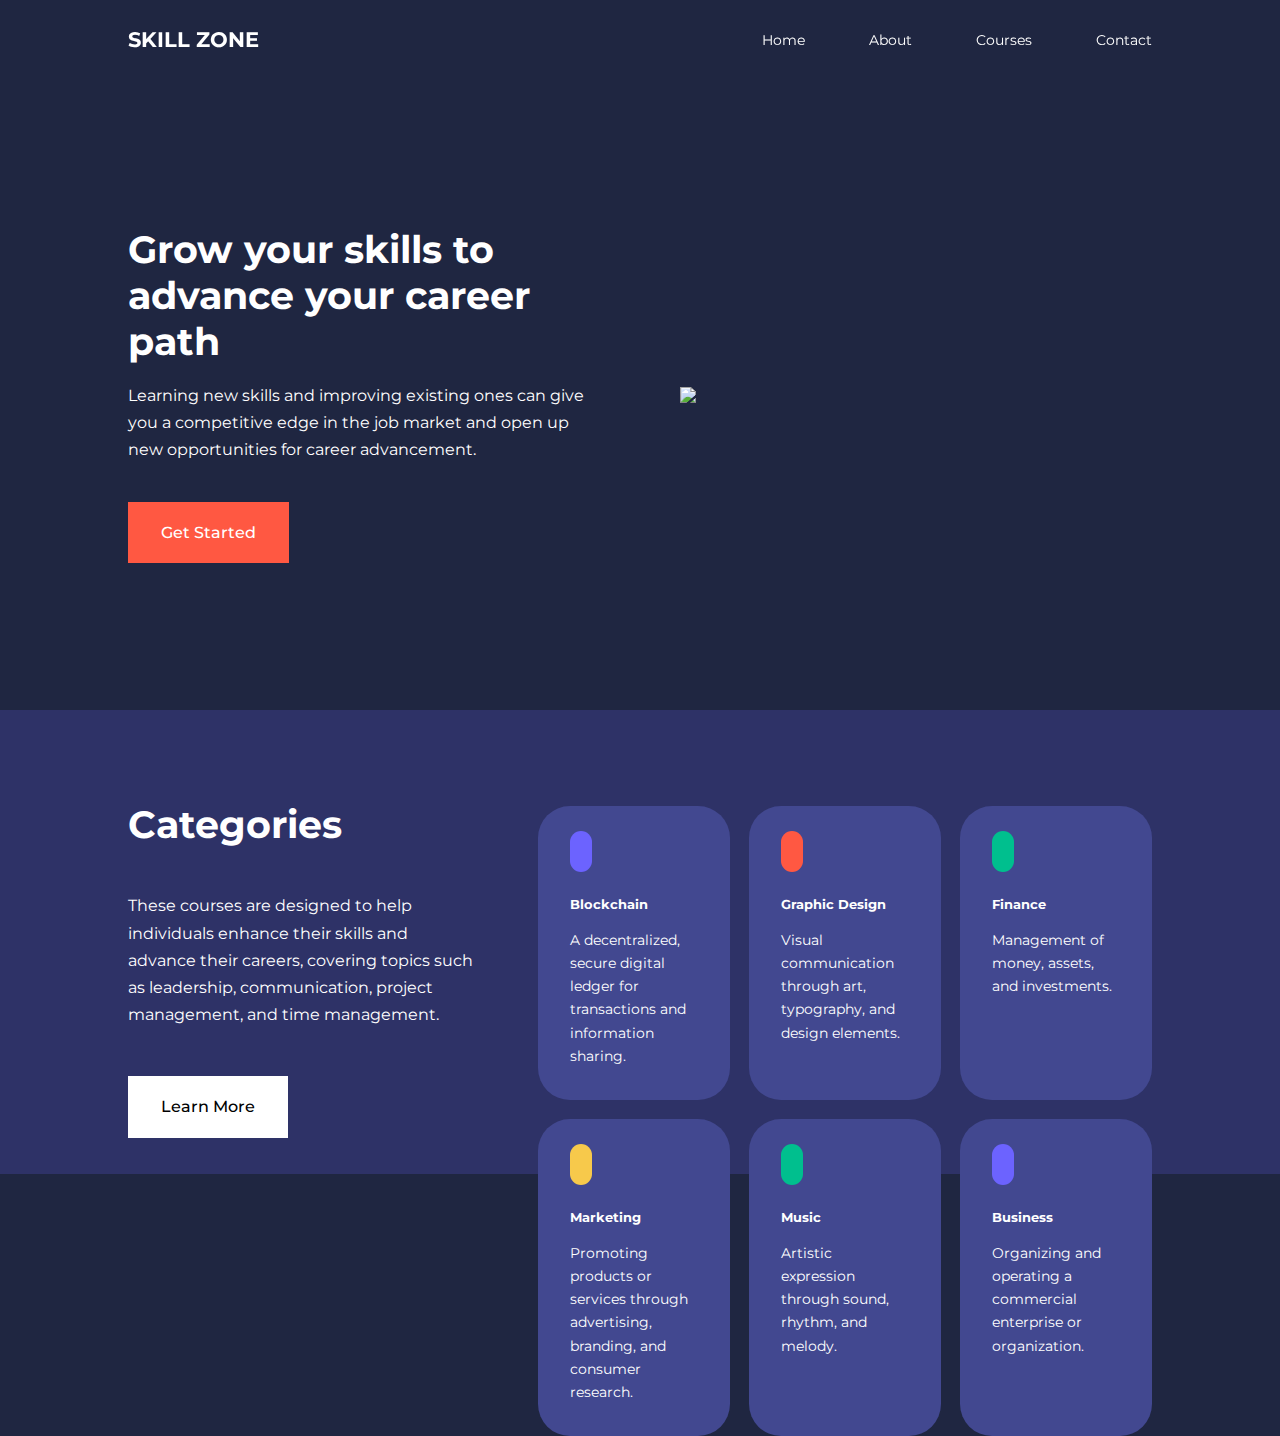
==== index.html @ f203376a "addev various content" ====
<!DOCTYPE html>
<html lang="en">

<head>
    <meta charset="UTF-8">
    <meta http-equiv="X-UA-Compatible" content="IE=edge">
    <meta name="viewport" content="width=device-width, initial-scale=1.0">
    <title>Educational Website - HTML, CSS, JavaScript</title>

    <!-- ICONSCOUT CDN -->
    <link rel="stylesheet" href="https://unicons.iconscout.com/release/v4.0.8/css/line.css">

    <!-- Google Fonts (Montserrat) -->
    <link rel="preconnect" href="https://fonts.googleapis.com">
    <link rel="preconnect" href="https://fonts.gstatic.com" crossorigin>
    <link
        href="https://fonts.googleapis.com/css2?family=Montserrat:ital,wght@0,300;0,400;0,500;0,600;0,700;0,900;1,700&display=swap"
        rel="stylesheet">

    <link rel="stylesheet" href="./css/style.css">
</head>

<body>


    <nav>
        <div class="container nav_container">
            <a href="index.html">
                <h4>SKILL ZONE</h4>
            </a>
            <ul class="nav_menu">
                <li><a href="index.html">Home</a></li>
                <li><a href="about.html">About</a></li>
                <li><a href="courses.html">Courses</a></li>
                <li><a href="contact.html">Contact</a></li>
            </ul>
            <button id="open-menu-btn"><i class="uil uil-bars"></i></button>
            <button id="close-menu-btn"><i class="uil uil-multiply"></i></button>
        </div>
    </nav>


    <!-- ======================== START OF HEADER ======================== -->
    <header>
        <div class="container header_container">
            <div class="header_left">
                <h1>Grow your skills to advance your career path</h1>
                <p>Learning new skills and improving existing ones can give you a competitive edge in the job market and
                    open up new opportunities for career advancement.
                </p>
                <a href="courses.html" class="btn btn-primary">Get Started</a>
            </div>

            <div class="header_right">
                <img src="./images/header.svg">
            </div>
        </div>
    </header>
    <!-- ======================== END OF HEADER ======================== -->

    <!-- ======================== START CATEGORIES ======================== -->
    <section class="categories">
        <div class="container categories_container">

            <div class="categories_left">
                <h1>Categories</h1>
                <p>These courses are designed to help individuals enhance their skills and advance their careers,
                    covering topics such as leadership, communication, project management, and time management.
                </p>
                <a href="#" class="btn">Learn More</a>
            </div>

            <div class="categories_right">

                <article class="category">
                    <span class="category_icon"><i class="uil uil-bitcoin-circle"></i></span>
                    <h5>Blockchain</h5>
                    <p>A decentralized, secure digital ledger for transactions and information sharing.</p>
                </article>

                <article class="category">
                    <span class="category_icon"><i class="uil uil-palette"></i></i></span>
                    <h5>Graphic Design</h5>
                    <p>Visual communication through art, typography, and design elements.</p>
                </article>

                <article class="category">
                    <span class="category_icon"><i class="uil uil-dollar-alt"></i></span>
                    <h5>Finance</h5>
                    <p>Management of money, assets, and investments.</p>
                </article>

                <article class="category">
                    <span class="category_icon"><i class="uil uil-megaphone"></i></span>
                    <h5>Marketing</h5>
                    <p>Promoting products or services through advertising, branding, and consumer research.</p>
                </article>

                <article class="category">
                    <span class="category_icon"><i class="uil uil-music"></i></span>
                    <h5>Music</h5>
                    <p>Artistic expression through sound, rhythm, and melody.</p>
                </article>

                <article class="category">
                    <span class="category_icon"><i class="uil uil-bitcoin-circle"></i></span>
                    <h5>Business</h5>
                    <p>Organizing and operating a commercial enterprise or organization.</p>
                </article>

            </div>

        </div>
    </section>
    <!-- ======================== END CATEGORIES ======================== -->

<script src="main.js"></script>

</body>

</html>
---- css/style.css ----
* {
    margin: 0;
    padding: 0;
    border: 0;
    outline: 0;
    text-decoration: none;
    list-style: none;
    box-sizing: border-box;
}

:root {
    --color-primary: #6c63ff;
    --color-success: #00bf8e;
    --color-warning: #f7c94b;
    --color-danger: #ff5842;
    --color-danger-variant: rgba(247, 88, 66, 0.4);
    --color-white: #fff;
    --color-black: #000;
    --color-bg: #1f2641;
    --color-bg1: #2e3267;
    --color-bg2: #424890;

    --container-width-lg: 80%;
    --contaiane-width-md: 90%;
    --container-width-sm: 94%;

    --transition: all 400ms ease;
}

body {
    font-family: 'Montserrat', sans-serif;
    line-height: 1.7;
    color: var(--color-white);
    background: var(--color-bg);
}

.container {
    width: var(--container-width-lg);
    margin: 0 auto;
}

section {
    padding: 6rem 0;
}

section h2 {
    text-align: center;
    margin-bottom: 4rem;
}

h1,
h2,
h3,
h4,
h5 {
    line-height: 1.2;
}

h1{
    font-size: 2.4rem;
}

h2{
    font-size: 2rem;
}

h3{
    font-size: 1.6rem;
}

h4{
    font-size: 1.3rem;
}

a{
    color: var(--color-white);
}

img{
    width: 100%;
    display: block;
    object-fit: cover;
}

.btn{
    display: inline-block;
    background: var(--color-white);
    color: var(--color-black);
    padding: 1rem 2rem;
    border: 1px solid transparent;
    font-weight: 500;
}

.btn:hover{
    background: transparent;
    color: var(--color-white);
    border-color: var(--color-white);
}

.btn-primary{
    background: var(--color-danger);
    color: var(--color-white);
}

/* ============================= NAVBAR ================================ */
nav{
    background: transparent;
    width: 100vw;
    height: 5rem;
    position: fixed;
    top: 0;
    z-index: 11;
}

/* change navbar styles on scroll using javascript */
.window-scroll{
    background: var(--color-primary);
    box-shadow: 0 1rem 2rem rgba(0,0,0,0.2);
}

.nav_container{
    height: 100%;
    display: flex;
    justify-content: space-between;
    align-items: center;
}

nav button{
    display: none;
}

.nav_menu{
    display: flex;
    align-items: center;
    gap: 4rem;
}

.nav_menu a{
    font-size: 0.9em;
    transition: var(--transition);
}

.nav_menu a:hover{
    color: var(--color-bg2)
}


/* ============================= HEADER ================================ */
header{
    position: relative;
    top: 5rem;
    overflow: hidden;
    height: 70vh;
    margin-bottom: 5rem;
}

.header_container{
    display: grid;
    grid-template-columns: 1fr 1fr;
    align-items: center;
    gap: 5rem;
    height: 100%;
}

.header_left p{
    margin: 1rem 0 2.4rem;
}


/* ============================= CATEGORIES ================================ */
.categories{
    background: var(--color-bg1);
    height: 29rem;
}

.categories h1{
    line-height: 1;
    margin-bottom: 3rem;
}

.categories_container{
    display: grid;
    grid-template-columns: 40% 60%;
    /* gap: 4rem; */
}

.categories_left{
    margin-right: 4rem;
}

.categories_left p{
    margin: 1rem 0 3rem;

}

.categories_right{
    display: grid;
    grid-template-columns: repeat(3,1fr);
    gap: 1.2rem;
}

.category{
    background: var(--color-bg2);
    padding: 2rem;
    border-radius: 2rem;
    transition: var(--transition);
}

.category:hover{
    box-shadow: 0 3rem 3rem rgba(0,0,0,0.3);
    z-index: 1;
}

.category:nth-child(2) .category_icon{
    background: var(--color-danger);
}

.category:nth-child(3) .category_icon{
    background: var(--color-success);
}

.category:nth-child(4) .category_icon{
    background: var(--color-warning);
}

.category:nth-child(5) .category_icon{
    background: var(--color-success);
}

.category_icon{
    background: var(--color-primary);
    padding: 0.7rem;
    border-radius: 0.9rem;
}

.category h5{
    margin: 2rem 0 1rem;
}

.category p{
    font-size: 0.85rem;
}
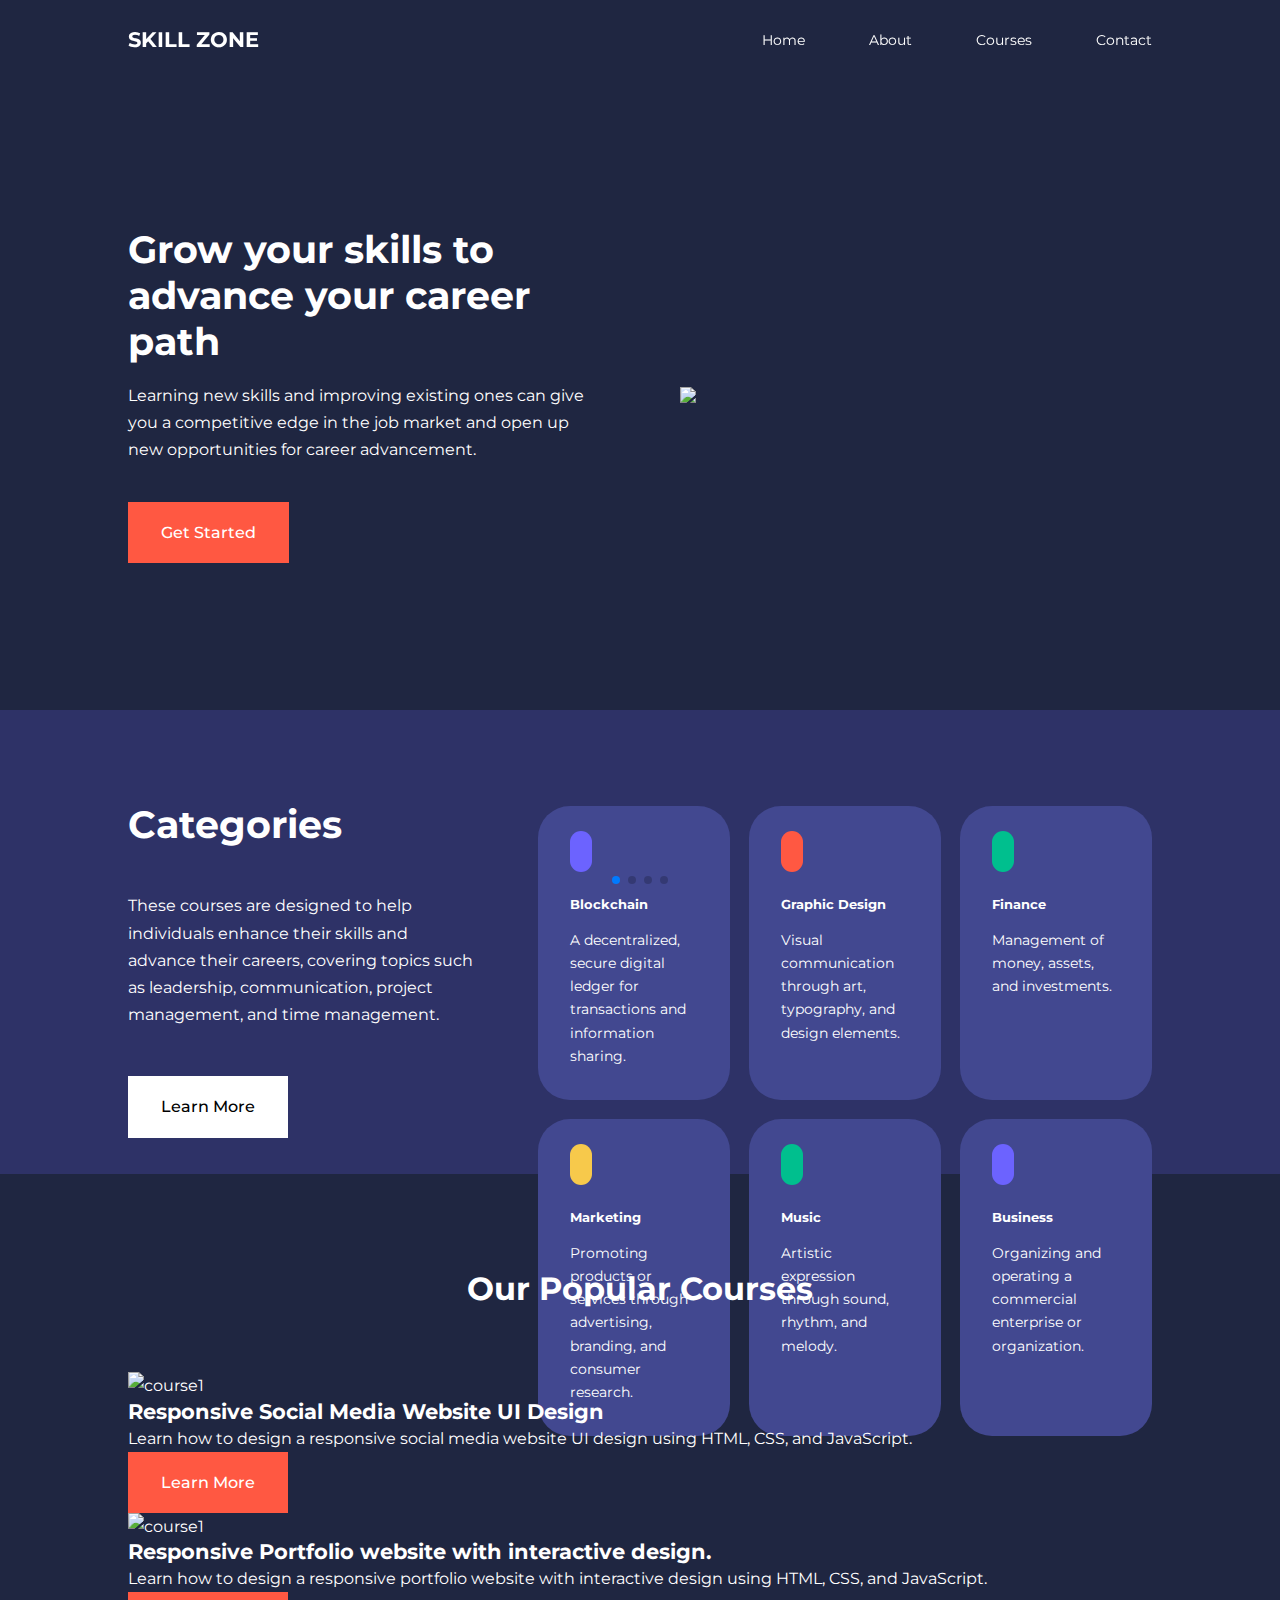
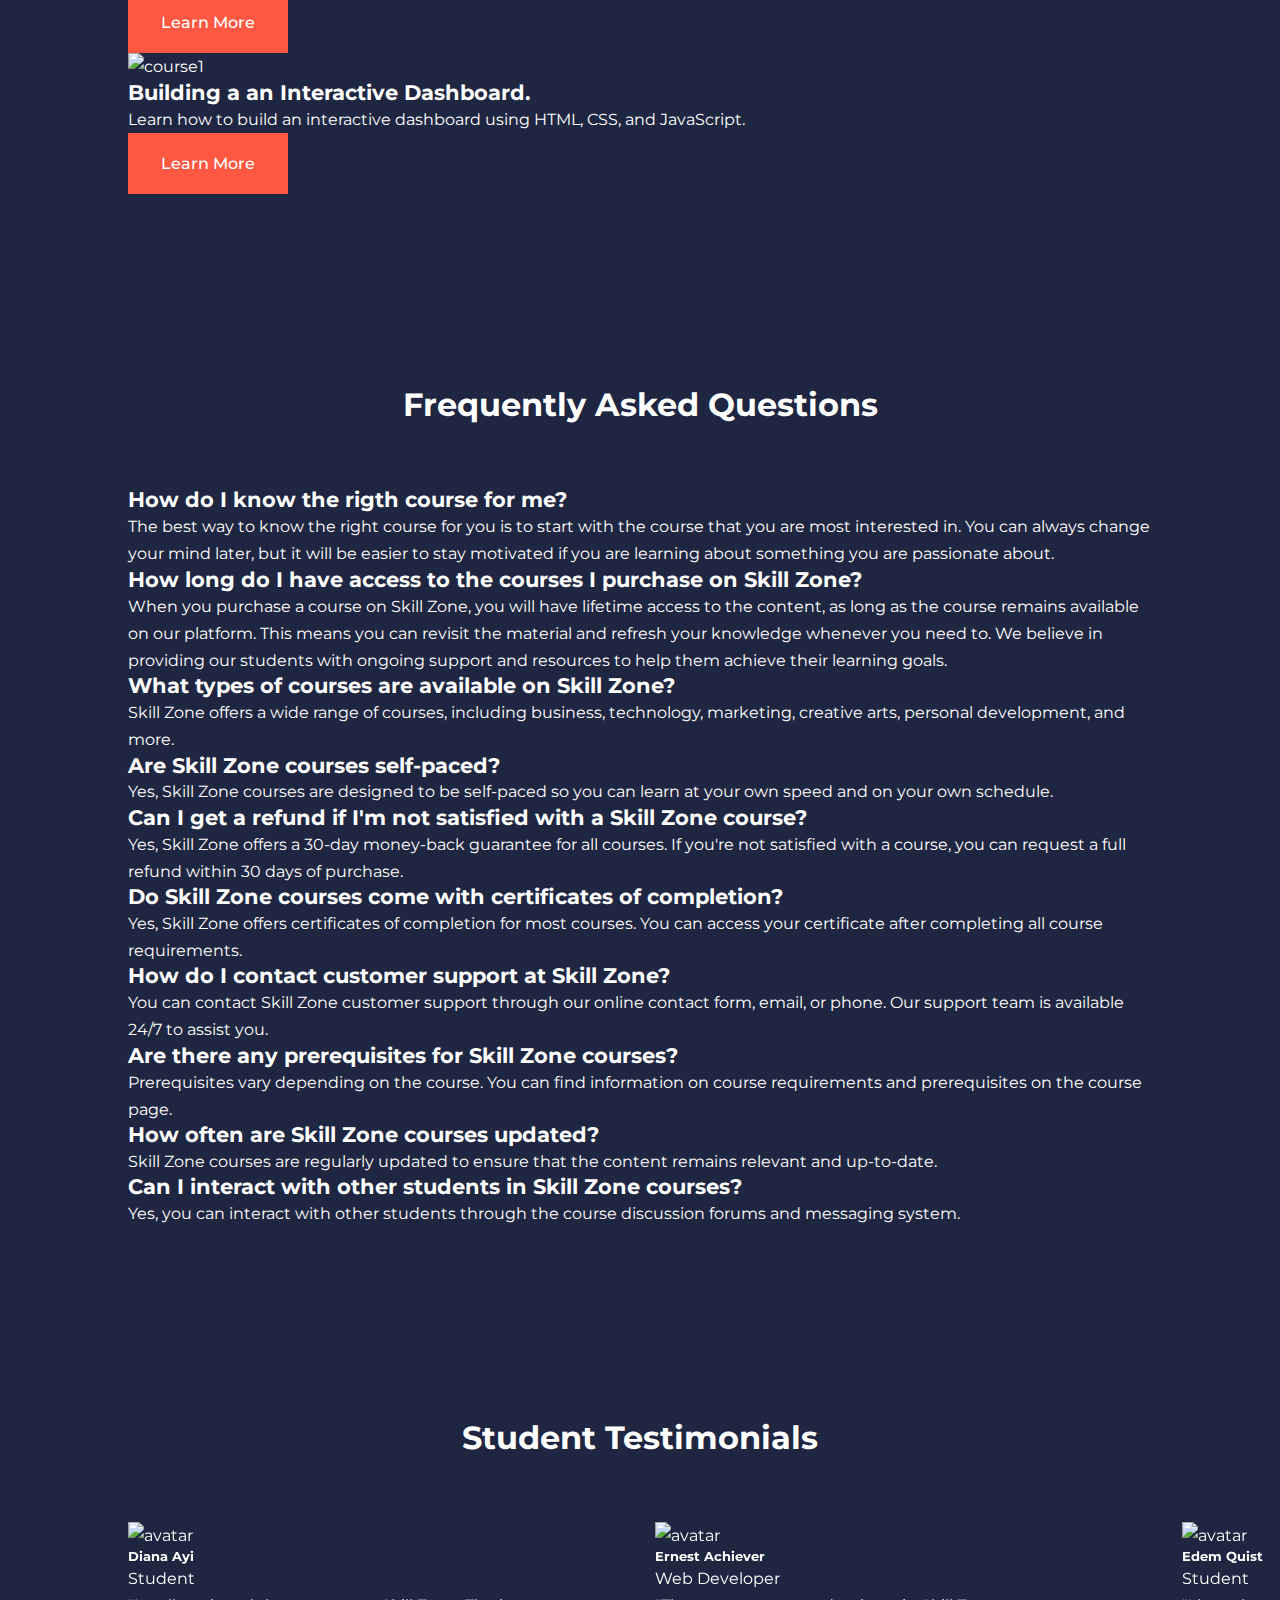
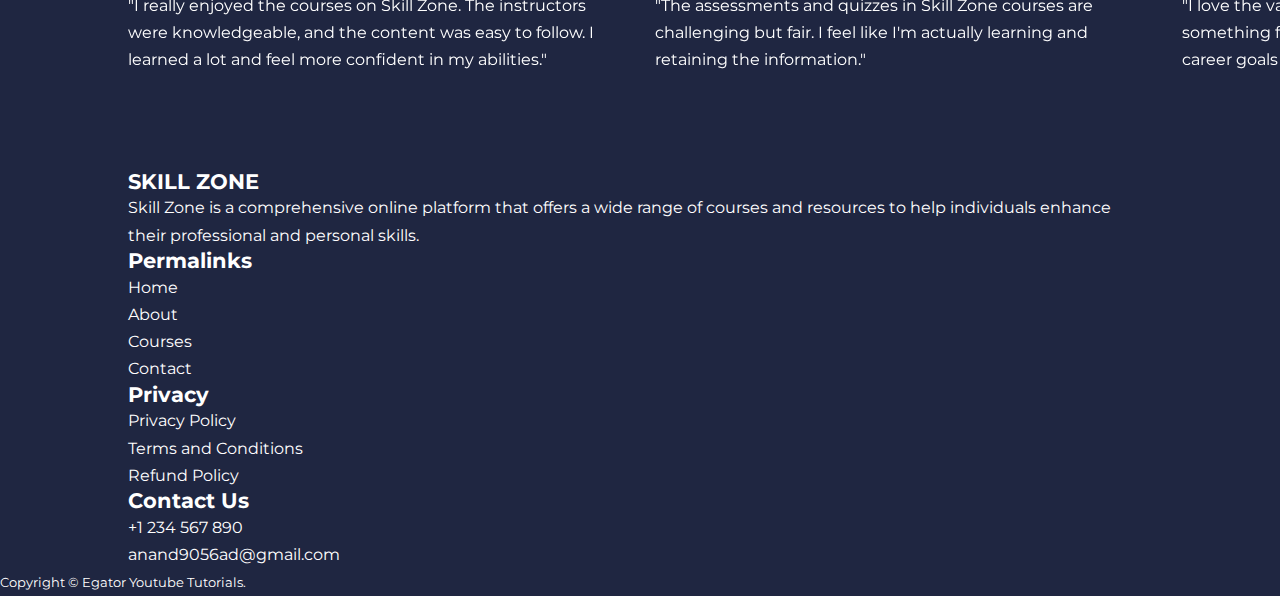
==== commit 5ad1a0bc: "Minor Change to Testimonial Section" ====
--- a/index.html
+++ b/index.html
@@ -5,7 +5,8 @@
     <meta charset="UTF-8">
     <meta http-equiv="X-UA-Compatible" content="IE=edge">
     <meta name="viewport" content="width=device-width, initial-scale=1.0">
-    <title>Educational Website - HTML, CSS, JavaScript</title>
+    <title>SKILL ZONE</title>
+    <link rel="icon" type="image/svg+xml" href="./images/analysis.svg">
 
     <!-- ICONSCOUT CDN -->
     <link rel="stylesheet" href="https://unicons.iconscout.com/release/v4.0.8/css/line.css">
@@ -17,7 +18,12 @@
         href="https://fonts.googleapis.com/css2?family=Montserrat:ital,wght@0,300;0,400;0,500;0,600;0,700;0,900;1,700&display=swap"
         rel="stylesheet">
 
+    <!-- SWIPER JS -->
+    <link rel="stylesheet" href="https://cdn.jsdelivr.net/npm/swiper@9/swiper-bundle.min.css" />
+
+    <!-- CSS -->
     <link rel="stylesheet" href="./css/style.css">
+
 </head>
 
 <body>
@@ -103,7 +109,7 @@
                 </article>
 
                 <article class="category">
-                    <span class="category_icon"><i class="uil uil-bitcoin-circle"></i></span>
+                    <span class="category_icon"><i class="uil uil-puzzle-piece"></i></span>
                     <h5>Business</h5>
                     <p>Organizing and operating a commercial enterprise or organization.</p>
                 </article>
@@ -114,7 +120,362 @@
     </section>
     <!-- ======================== END CATEGORIES ======================== -->
 
-<script src="main.js"></script>
+
+    <!-- ======================== START COURSES ======================== -->
+    <section class="courses">
+        <h2>Our Popular Courses</h2>
+        <div class="container courses_container">
+            <article class="course">
+                <div class="course_image">
+                    <img src="./images/course1.jpg" alt="course1" />
+                </div>
+                <div class="course_info">
+                    <h4>Responsive Social Media Website UI Design</h4>
+                    <p>
+                        Learn how to design a responsive social media website UI design using HTML, CSS, and JavaScript.
+                    </p>
+                    <a href="courses.html" class="btn btn-primary">Learn More</a>
+                </div>
+            </article>
+
+            <article class="course">
+                <div class="course_image">
+                    <img src="./images/course2.jpg" alt="course1" />
+                </div>
+                <div class="course_info">
+                    <h4>Responsive Portfolio website with interactive design.</h4>
+                    <p>
+                        Learn how to design a responsive portfolio website with interactive design using HTML, CSS, and
+                        JavaScript.
+                    </p>
+                    <a href="courses.html" class="btn btn-primary">Learn More</a>
+                </div>
+            </article>
+
+            <article class="course">
+                <div class="course_image">
+                    <img src="./images/course3.jpg" alt="course1" />
+                </div>
+                <div class="course_info">
+                    <h4>Building a an Interactive Dashboard.</h4>
+                    <p>
+                        Learn how to build an interactive dashboard using HTML, CSS, and JavaScript.
+                    </p>
+                    <a href="courses.html" class="btn btn-primary">Learn More</a>
+                </div>
+            </article>
+
+        </div>
+    </section>
+    <!-- ======================== END COURSES ======================== -->
+
+
+    <!-- ======================== START FAQ ======================== -->
+    <section class="faqs">
+        <h2>Frequently Asked Questions</h2>
+        <div class="container faqs_container">
+
+            <article class="faq">
+                <div class="faq_icon"><i class="uil uil-plus"></i></div>
+                <div class="question_answer">
+                    <h4>How do I know the rigth course for me?</h4>
+                    <p>
+                        The best way to know the right course for you is to start with the course that you are most
+                        interested in. You can always change your mind later, but it will be easier to stay motivated if
+                        you are learning about something you are passionate about.
+                    </p>
+                </div>
+            </article>
+
+            <article class="faq">
+                <div class="faq_icon"><i class="uil uil-plus"></i></div>
+                <div class="question_answer">
+                    <h4>How long do I have access to the courses I purchase on Skill Zone?</h4>
+                    <p>
+                        When you purchase a course on Skill Zone, you will have lifetime access to the content, as long
+                        as the course remains available on our platform. This means you can revisit the material and
+                        refresh your knowledge whenever you need to. We believe in providing our students with ongoing
+                        support and resources to help them achieve their learning goals.
+                    </p>
+                </div>
+            </article>
+
+            <article class="faq">
+                <div class="faq_icon"><i class="uil uil-plus"></i></div>
+                <div class="question_answer">
+                    <h4>What types of courses are available on Skill Zone?</h4>
+                    <p>
+                        Skill Zone offers a wide range of courses, including business, technology, marketing, creative
+                        arts, personal development, and more.
+                    </p>
+                </div>
+            </article>
+
+            <article class="faq">
+                <div class="faq_icon"><i class="uil uil-plus"></i></div>
+                <div class="question_answer">
+                    <h4>Are Skill Zone courses self-paced?</h4>
+                    <p>
+                        Yes, Skill Zone courses are designed to be self-paced so you can learn at your own speed and on
+                        your own schedule.
+                    </p>
+                </div>
+            </article>
+
+            <article class="faq">
+                <div class="faq_icon"><i class="uil uil-plus"></i></div>
+                <div class="question_answer">
+                    <h4>Can I get a refund if I'm not satisfied with a Skill Zone course?</h4>
+                    <p>
+                        Yes, Skill Zone offers a 30-day money-back guarantee for all courses. If you're not satisfied
+                        with a course, you can request a full refund within 30 days of purchase.
+                    </p>
+                </div>
+            </article>
+
+            <article class="faq">
+                <div class="faq_icon"><i class="uil uil-plus"></i></div>
+                <div class="question_answer">
+                    <h4>Do Skill Zone courses come with certificates of completion?</h4>
+                    <p>
+                        Yes, Skill Zone offers certificates of completion for most courses. You can access your
+                        certificate after completing all course requirements.
+                    </p>
+                </div>
+            </article>
+
+            <article class="faq">
+                <div class="faq_icon"><i class="uil uil-plus"></i></div>
+                <div class="question_answer">
+                    <h4>How do I contact customer support at Skill Zone?</h4>
+                    <p>
+                        You can contact Skill Zone customer support through our online contact form, email, or phone.
+                        Our support team is available 24/7 to assist you.
+                    </p>
+                </div>
+            </article>
+
+            <article class="faq">
+                <div class="faq_icon"><i class="uil uil-plus"></i></div>
+                <div class="question_answer">
+                    <h4>Are there any prerequisites for Skill Zone courses?</h4>
+                    <p>
+                        Prerequisites vary depending on the course. You can find information on course requirements and
+                        prerequisites on the course page.
+                    </p>
+                </div>
+            </article>
+
+            <article class="faq">
+                <div class="faq_icon"><i class="uil uil-plus"></i></div>
+                <div class="question_answer">
+                    <h4>How often are Skill Zone courses updated?</h4>
+                    <p>
+                        Skill Zone courses are regularly updated to ensure that the content remains relevant and
+                        up-to-date.
+                    </p>
+                </div>
+            </article>
+
+            <article class="faq">
+                <div class="faq_icon"><i class="uil uil-plus"></i></div>
+                <div class="question_answer">
+                    <h4>Can I interact with other students in Skill Zone courses?</h4>
+                    <p>
+                        Yes, you can interact with other students through the course discussion forums and messaging
+                        system.
+                    </p>
+                </div>
+            </article>
+
+
+        </div>
+    </section>
+
+
+    <!-- ======================== END FAQS ======================== -->
+
+
+
+    <!-- ======================== START TESTIMONIALS ======================== -->
+
+    <section class="container testimonials_container mySwiper">
+        <h2>Student Testimonials</h2>
+
+        <div class="swiper-wrapper">
+
+            <article class="testimonial swiper-slide">
+                <div class="avatar">
+                    <img src="./images/avatar1.jpg" alt="avatar" />
+                </div>
+                <div class="testimonial_info">
+                    <h5>Diana Ayi</h5>
+                    <smal>Student</smal>
+                </div>
+                <div class="testimonial_body">
+                    <p>
+                        "I really enjoyed the courses on Skill Zone. The instructors were knowledgeable, and the content
+                        was easy to follow. I learned a lot and feel more confident in my abilities."
+                    </p>
+                </div>
+            </article>
+
+            <article class="testimonial swiper-slide">
+                <div class="avatar">
+                    <img src="./images/avatar2.jpg" alt="avatar" />
+                </div>
+                <div class="testimonial_info">
+                    <h5>Ernest Achiever</h5>
+                    <smal>Web Developer</smal>
+                </div>
+                <div class="testimonial_body">
+                    <p>
+                        "The assessments and quizzes in Skill Zone courses are challenging but fair. I feel like I'm
+                        actually learning and retaining the information."
+                    </p>
+                </div>
+            </article>
+
+            <article class="testimonial swiper-slide">
+                <div class="avatar">
+                    <img src="./images/avatar3.jpg" alt="avatar" />
+                </div>
+                <div class="testimonial_info">
+                    <h5>Edem Quist</h5>
+                    <smal>Student</smal>
+                </div>
+                <div class="testimonial_body">
+                    <p>
+                        "I love the variety of courses available on Skill Zone. There's something for everyone, no
+                        matter what your interests or career goals are."
+                    </p>
+                </div>
+            </article>
+
+            <article class="testimonial swiper-slide">
+                <div class="avatar">
+                    <img src="./images/avatar4.jpg" alt="avatar" />
+                </div>
+                <div class="testimonial_info">
+                    <h5>Hajia Bintu</h5>
+                    <smal>Student</smal>
+                </div>
+                <div class="testimonial_body">
+                    <p>
+                        "I was hesitant to try online learning, but Skill Zone exceeded my expectations. The courses are
+                        engaging and interactive, and I feel like I'm part of a community of learners."
+                    </p>
+                </div>
+            </article>
+
+            <article class="testimonial swiper-slide">
+                <div class="avatar">
+                    <img src="./images/avatar5.jpg" alt="avatar" />
+                </div>
+                <div class="testimonial_info">
+                    <h5>Jane Doe</h5>
+                    <smal>Student</smal>
+                </div>
+                <div class="testimonial_body">
+                    <p>
+                        "The support team at Skill Zone is fantastic. They are quick to respond to any questions or
+                        issues, and they really care about their students' success."
+                    </p>
+                </div>
+            </article>
+        </div>
+        <div class="swiper-pagination"></div>
+    </section>
+
+    <!-- ======================== END TESTIMONIALS ======================== -->
+
+
+    <!-- ======================== START FOOTER ======================== -->
+    <footer>
+        <div class="container footer_container">
+
+            <div class="footer_1">
+                <a href="index.html" class="footer_logo">
+                    <h4>SKILL ZONE</h4>
+                </a>
+                <p>
+                    Skill Zone is a comprehensive online platform that offers a wide range of courses and resources to
+                    help individuals enhance their professional and personal skills.
+                </p>
+            </div>
+
+            <div class="footer_2">
+                <h4>Permalinks</h4>
+                <ul class="permalinks">
+                    <li><a href="index.html">Home</a></li>
+                    <li><a href="about.html">About</a></li>
+                    <li><a href="courses">Courses</a></li>
+                    <li><a href="contact.html">Contact</a></li>
+                </ul>
+            </div>
+
+            <div class="footer_3">
+                <h4>Privacy</h4>
+                <ul class="privacy">
+                    <li><a href="#">Privacy Policy</a></li>
+                    <li><a href="#">Terms and Conditions</a></li>
+                    <li><a href="#">Refund Policy</a></li>
+            </div>
+
+            <div class="footer_4">
+                <h4>Contact Us</h4>
+                <div>
+                    <p>+1 234 567 890</p>
+                    <p>anand9056ad@gmail.com</p>
+                </div>
+
+                <ul class="footer_socials">
+                    <li><a href="#"><i class="uil uil-facebook-f"></i></a></li>
+                    <li><a href="#"><i class="uil uil-instagram-alt"></i></a></li>
+                    <li><a href="#"><i class="uil uil-twitter"></i></a></li>
+                    <li><a href="#"><i class="uil uil-linkedin-alt"></i></a></li>
+                </ul>
+            </div>
+
+        </div>
+
+        <div class="footer_copyright">
+            <small>Copyright &copy; Egator Youtube Tutorials.</small>
+        </div>
+
+    </footer>
+
+    <!-- ======================== END FOOTER ======================== -->
+
+
+
+
+
+
+
+
+
+    <script src="https://cdn.jsdelivr.net/npm/swiper@9/swiper-bundle.min.js"></script>
+    <script src="main.js"></script>
+
+    <!-- Initialize Swiper -->
+    <script>
+        var swiper = new Swiper(".mySwiper", {
+            slidesPerView: 1,
+            spaceBetween: 30,
+            pagination: {
+                el: ".swiper-pagination",
+                clickable: true,
+            },
+
+            // When window width is >= 600px
+            breakpoints: {
+                600: {
+                    slidesPerView: 2
+                }
+            }
+        });
+    </script>
 
 </body>
 
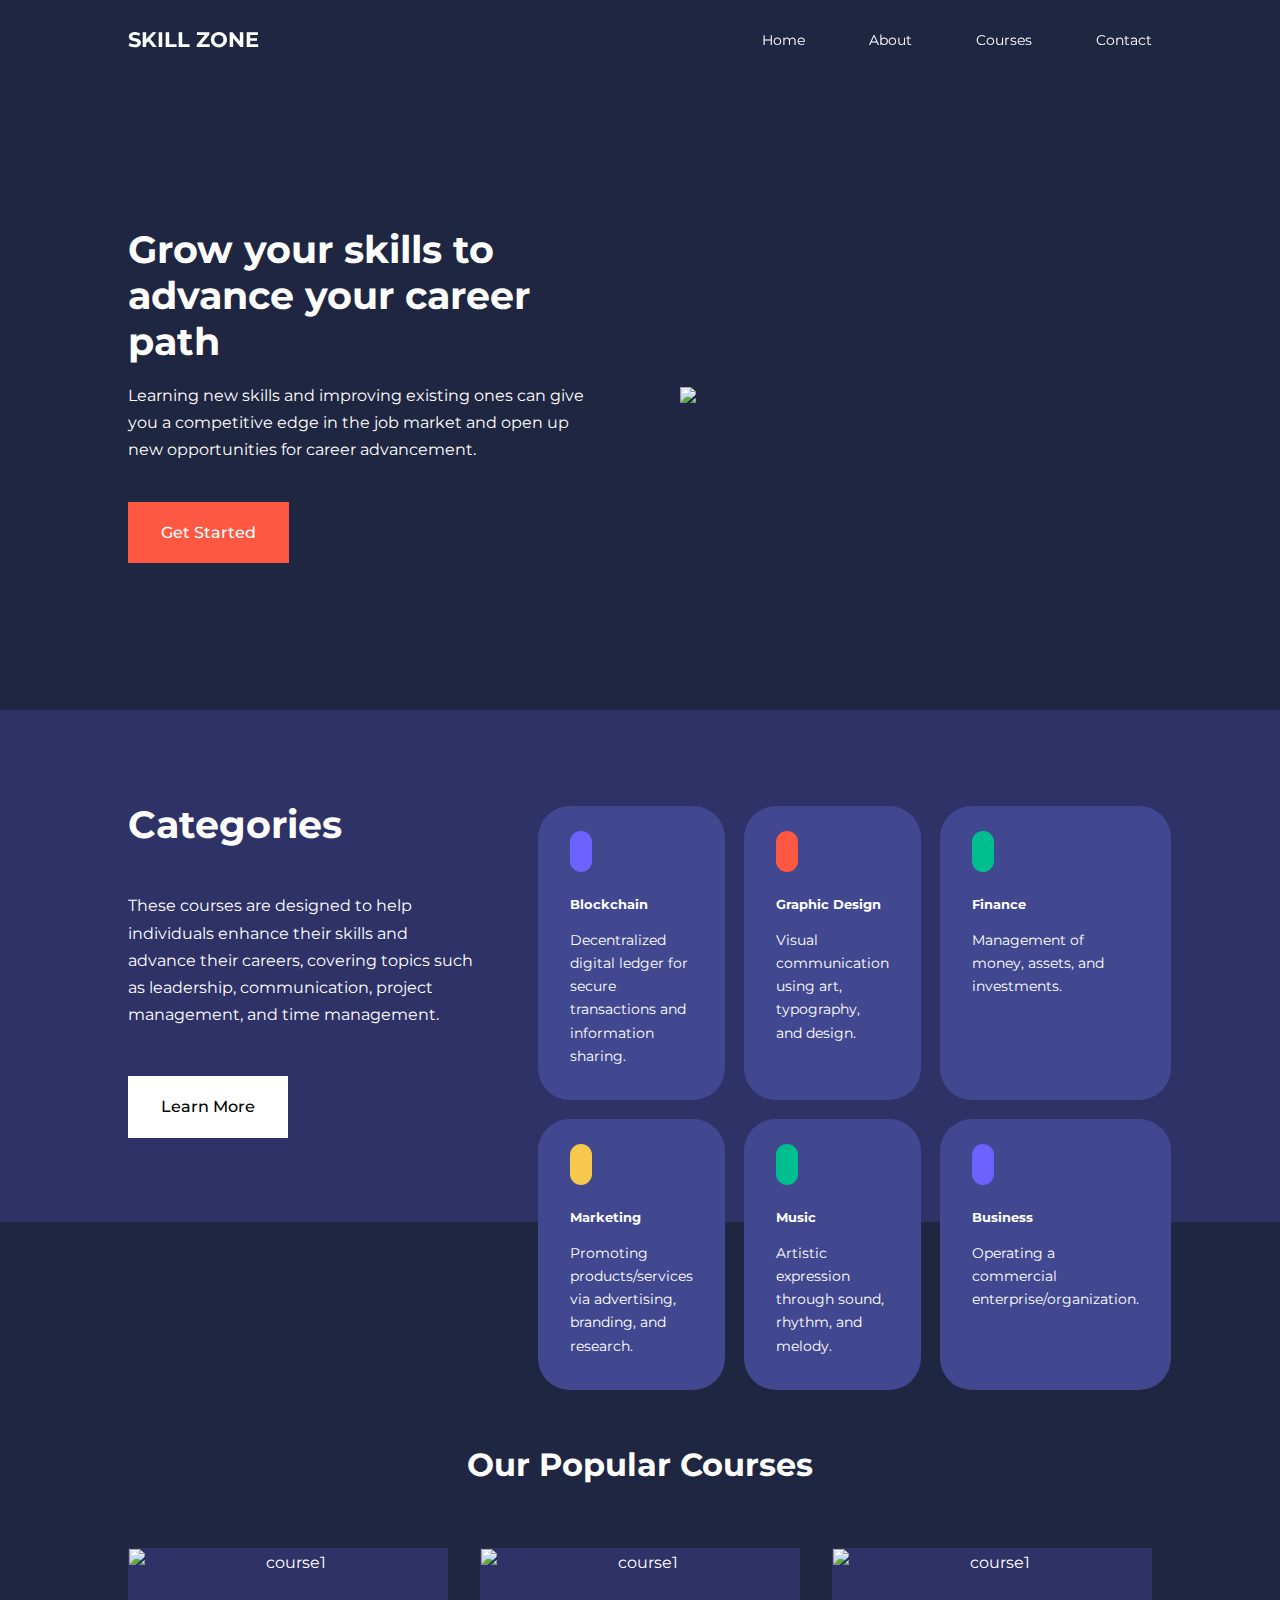
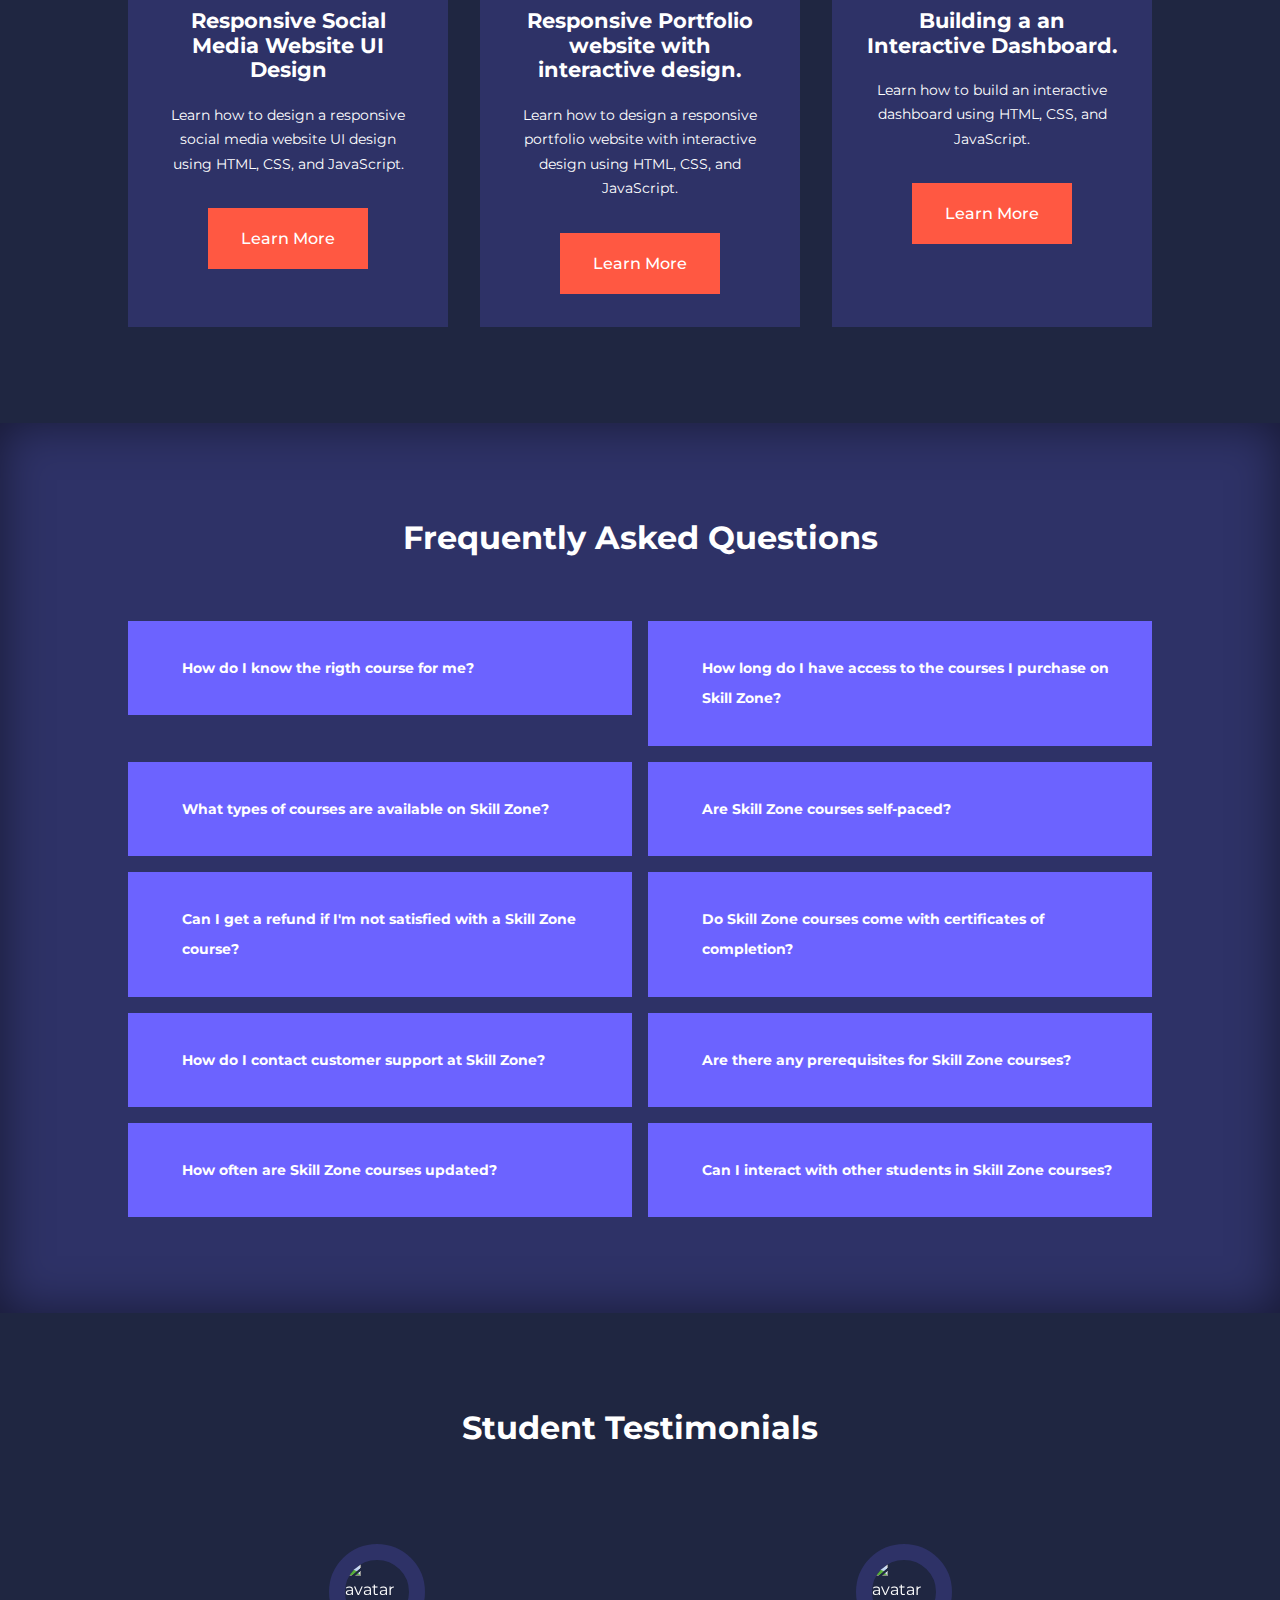
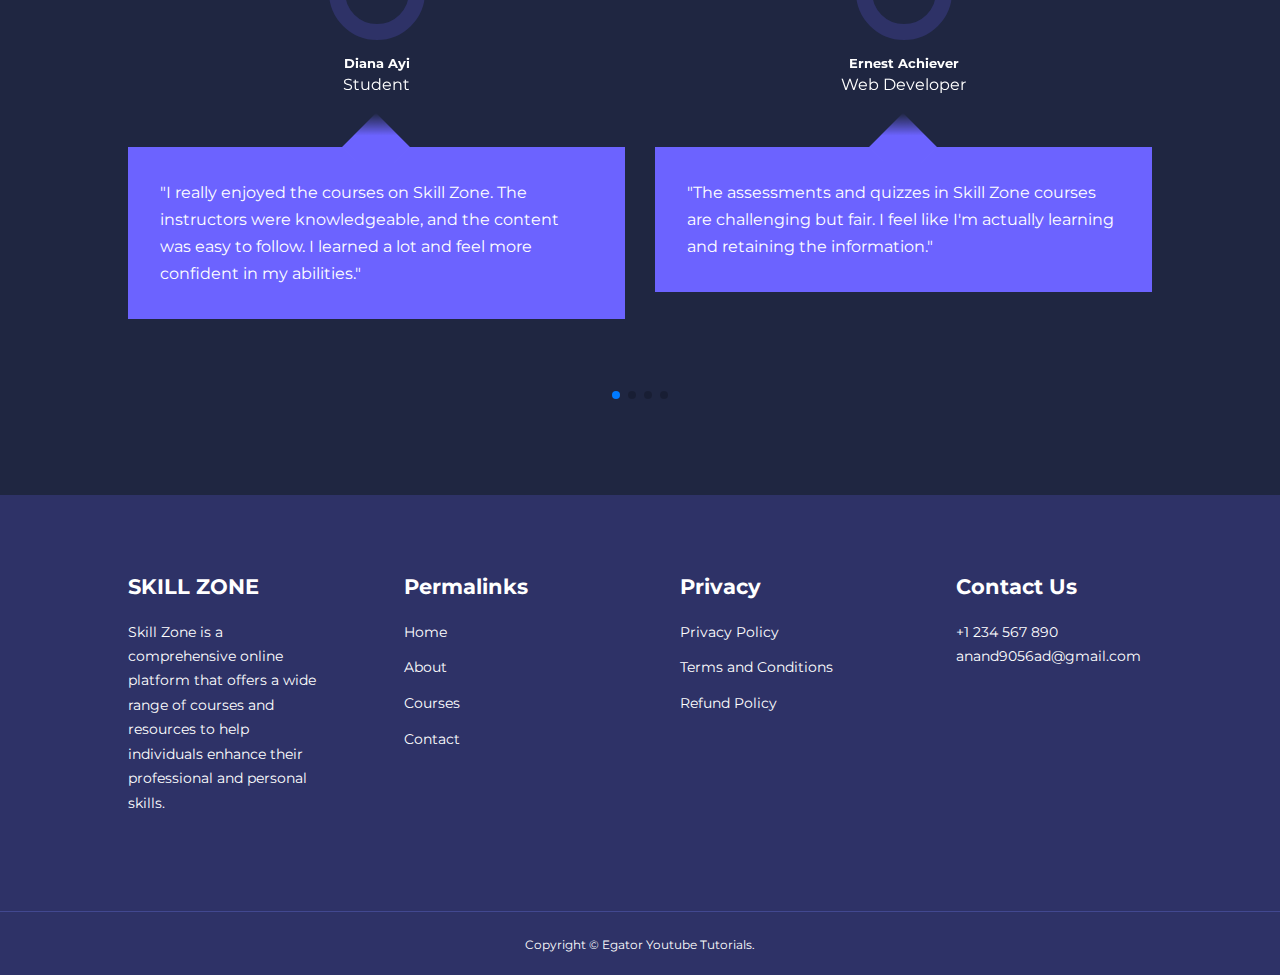
==== commit 7d7f7d13: "Added about, courses, and contact page with css" ====
--- a/index.html
+++ b/index.html
@@ -28,7 +28,7 @@
 
 <body>
 
-
+    <!-- ==================================== START OF NAV BAR ==================================== -->
     <nav>
         <div class="container nav_container">
             <a href="index.html">
@@ -44,7 +44,7 @@
             <button id="close-menu-btn"><i class="uil uil-multiply"></i></button>
         </div>
     </nav>
-
+    <!-- ==================================== END OF NAV BAR ==================================== -->
 
     <!-- ======================== START OF HEADER ======================== -->
     <header>
@@ -81,13 +81,13 @@
                 <article class="category">
                     <span class="category_icon"><i class="uil uil-bitcoin-circle"></i></span>
                     <h5>Blockchain</h5>
-                    <p>A decentralized, secure digital ledger for transactions and information sharing.</p>
+                    <p>Decentralized digital ledger for secure transactions and information sharing.</p>
                 </article>
 
                 <article class="category">
                     <span class="category_icon"><i class="uil uil-palette"></i></i></span>
                     <h5>Graphic Design</h5>
-                    <p>Visual communication through art, typography, and design elements.</p>
+                    <p>Visual communication using art, typography, and design.</p>
                 </article>
 
                 <article class="category">
@@ -99,7 +99,7 @@
                 <article class="category">
                     <span class="category_icon"><i class="uil uil-megaphone"></i></span>
                     <h5>Marketing</h5>
-                    <p>Promoting products or services through advertising, branding, and consumer research.</p>
+                    <p>Promoting products/services via advertising, branding, and research.</p>
                 </article>
 
                 <article class="category">
@@ -111,7 +111,7 @@
                 <article class="category">
                     <span class="category_icon"><i class="uil uil-puzzle-piece"></i></span>
                     <h5>Business</h5>
-                    <p>Organizing and operating a commercial enterprise or organization.</p>
+                    <p>Operating a commercial enterprise/organization.</p>
                 </article>
 
             </div>
@@ -363,7 +363,7 @@
                 <div class="testimonial_body">
                     <p>
                         "I was hesitant to try online learning, but Skill Zone exceeded my expectations. The courses are
-                        engaging and interactive, and I feel like I'm part of a community of learners."
+                        engaging and interactive."
                     </p>
                 </div>
             </article>
--- a/css/style.css
+++ b/css/style.css
@@ -21,7 +21,7 @@
     --color-bg2: #424890;
 
     --container-width-lg: 80%;
-    --contaiane-width-md: 90%;
+    --container-width-md: 90%;
     --container-width-sm: 94%;
 
     --transition: all 400ms ease;
@@ -56,33 +56,33 @@
     line-height: 1.2;
 }
 
-h1{
+h1 {
     font-size: 2.4rem;
 }
 
-h2{
+h2 {
     font-size: 2rem;
 }
 
-h3{
+h3 {
     font-size: 1.6rem;
 }
 
-h4{
+h4 {
     font-size: 1.3rem;
 }
 
-a{
+a {
     color: var(--color-white);
 }
 
-img{
+img {
     width: 100%;
     display: block;
     object-fit: cover;
 }
 
-.btn{
+.btn {
     display: inline-block;
     background: var(--color-white);
     color: var(--color-black);
@@ -91,19 +91,19 @@
     font-weight: 500;
 }
 
-.btn:hover{
+.btn:hover {
     background: transparent;
     color: var(--color-white);
     border-color: var(--color-white);
 }
 
-.btn-primary{
+.btn-primary {
     background: var(--color-danger);
     color: var(--color-white);
 }
 
 /* ============================= NAVBAR ================================ */
-nav{
+nav {
     background: transparent;
     width: 100vw;
     height: 5rem;
@@ -113,40 +113,40 @@
 }
 
 /* change navbar styles on scroll using javascript */
-.window-scroll{
+.window-scroll {
     background: var(--color-primary);
-    box-shadow: 0 1rem 2rem rgba(0,0,0,0.2);
-}
-
-.nav_container{
+    box-shadow: 0 1rem 2rem rgba(0, 0, 0, 0.2);
+}
+
+.nav_container {
     height: 100%;
     display: flex;
     justify-content: space-between;
     align-items: center;
 }
 
-nav button{
+nav button {
     display: none;
 }
 
-.nav_menu{
+.nav_menu {
     display: flex;
     align-items: center;
     gap: 4rem;
 }
 
-.nav_menu a{
+.nav_menu a {
     font-size: 0.9em;
     transition: var(--transition);
 }
 
-.nav_menu a:hover{
+.nav_menu a:hover {
     color: var(--color-bg2)
 }
 
 
 /* ============================= HEADER ================================ */
-header{
+header {
     position: relative;
     top: 5rem;
     overflow: hidden;
@@ -154,7 +154,7 @@
     margin-bottom: 5rem;
 }
 
-.header_container{
+.header_container {
     display: grid;
     grid-template-columns: 1fr 1fr;
     align-items: center;
@@ -162,81 +162,484 @@
     height: 100%;
 }
 
-.header_left p{
+.header_left p {
     margin: 1rem 0 2.4rem;
 }
 
 
 /* ============================= CATEGORIES ================================ */
-.categories{
+.categories {
     background: var(--color-bg1);
-    height: 29rem;
-}
-
-.categories h1{
+    height: 32rem;
+}
+
+.categories h1 {
     line-height: 1;
     margin-bottom: 3rem;
 }
 
-.categories_container{
+.categories_container {
     display: grid;
     grid-template-columns: 40% 60%;
     /* gap: 4rem; */
 }
 
-.categories_left{
+.categories_left {
     margin-right: 4rem;
 }
 
-.categories_left p{
+.categories_left p {
     margin: 1rem 0 3rem;
 
 }
 
-.categories_right{
+.categories_right {
     display: grid;
-    grid-template-columns: repeat(3,1fr);
+    grid-template-columns: repeat(3, 1fr);
     gap: 1.2rem;
 }
 
-.category{
+.category {
     background: var(--color-bg2);
     padding: 2rem;
     border-radius: 2rem;
     transition: var(--transition);
 }
 
-.category:hover{
-    box-shadow: 0 3rem 3rem rgba(0,0,0,0.3);
+.category:hover {
+    box-shadow: 0 3rem 3rem rgba(0, 0, 0, 0.3);
     z-index: 1;
 }
 
-.category:nth-child(2) .category_icon{
+.category:nth-child(2) .category_icon {
     background: var(--color-danger);
 }
 
-.category:nth-child(3) .category_icon{
+.category:nth-child(3) .category_icon {
     background: var(--color-success);
 }
 
-.category:nth-child(4) .category_icon{
+.category:nth-child(4) .category_icon {
     background: var(--color-warning);
 }
 
-.category:nth-child(5) .category_icon{
+.category:nth-child(5) .category_icon {
     background: var(--color-success);
 }
 
-.category_icon{
+.category_icon {
     background: var(--color-primary);
     padding: 0.7rem;
     border-radius: 0.9rem;
 }
 
-.category h5{
+.category h5 {
     margin: 2rem 0 1rem;
 }
 
-.category p{
+.category p {
     font-size: 0.85rem;
+}
+
+/* ======================== START COURSES ========================    */
+.courses {
+    margin-top: 8rem;
+}
+
+.courses_container {
+    display: grid;
+    grid-template-columns: repeat(3, 1fr);
+    gap: 2rem;
+}
+
+.course {
+    background: var(--color-bg1);
+    text-align: center;
+    border: 1px solid transparent;
+    transition: var(--transition);
+}
+
+.course:hover {
+    background: transparent;
+    border-color: var(--color-primary)
+}
+
+.course_info {
+    padding: 2rem;
+}
+
+.course_info p {
+    margin: 1.2rem 0 2rem;
+    font-size: 0.9rem;
+}
+
+/* ======================== END COURSES ========================     */
+
+
+/* ======================== START FAQs ========================   */
+.faqs {
+    background: var(--color-bg1);
+    box-shadow: inset 0 0 3rem rgba(0, 0, 0, 0.5);
+}
+
+.faqs_container {
+    display: grid;
+    grid-template-columns: 1fr 1fr;
+    gap: 1rem;
+}
+
+.faq {
+    padding: 2rem;
+    display: flex;
+    align-items: center;
+    gap: 1.4rem;
+    height: fit-content;
+    background: var(--color-primary);
+    cursor: pointer;
+}
+
+.faq h4 {
+    font-size: 0.86rem;
+    line-height: 2.2;
+}
+
+.faq_icon {
+    align-self: flex-start;
+    font-size: 1.2rem;
+}
+
+.faq p {
+    margin-top: 0.8rem;
+    display: none;
+}
+
+.faq.open p {
+    display: block;
+}
+
+
+/* ======================== END FAQs ========================     */
+
+
+/* ======================== START TESTIMONIALS ======================== */
+.testimonials_container {
+    overflow-x: hidden;
+    position: relative;
+    margin-bottom: 5rem;
+}
+
+.testimonial {
+    padding-top: 2rem;
+}
+
+.avatar {
+    width: 6rem;
+    height: 6rem;
+    border-radius: 50%;
+    overflow: hidden;
+    margin: 0 auto 1rem;
+    border: 1rem solid var(--color-bg1);
+}
+
+.testimonial_info {
+    text-align: center;
+}
+
+.testimonial_body {
+    background: var(--color-primary);
+    padding: 2rem;
+    margin-top: 3rem;
+    position: relative;
+}
+
+.testimonial_body::before {
+    content: "";
+    display: block;
+    background: linear-gradient(135deg, transparent, var(--color-primary), var(--color-primary), var(--color-primary));
+    width: 3rem;
+    height: 3rem;
+    position: absolute;
+    left: 45%;
+    top: -1.5rem;
+    transform: rotate(45deg);
+}
+
+/* ======================== END TESTIMONIALS ======================== */
+
+
+/* ======================== START FOOTER ======================== */
+footer {
+    background: var(--color-bg1);
+    padding-top: 5rem;
+    font-size: 0.9rem;
+}
+
+.footer_container {
+    display: grid;
+    grid-template-columns: repeat(4, 1fr);
+    gap: 5rem;
+}
+
+.footer_container>div h4 {
+    margin-bottom: 1.2rem;
+}
+
+.footer_1 p {
+    margin: 0 0 2rem;
+}
+
+footer ul li {
+    margin-bottom: 0.7rem;
+}
+
+footer ul li a:hover {
+    text-decoration: underline;
+}
+
+.footer_socials {
+    display: flex;
+    gap: 1rem;
+    font-size: 1.2rem;
+    margin-top: 2rem;
+}
+
+
+.footer_copyright {
+    text-align: center;
+    margin-top: 4rem;
+    padding: 1.2rem 0;
+    border-top: 1px solid var(--color-bg2);
+}
+
+/* ======================== END FOOTER ======================== */
+
+
+/* ============================== MEDIA QUERIES (TABLETS) ========================================= */
+
+@media screen and (max-width:1024px) {
+
+    .container {
+        width: var(--container-width-md);
+    }
+
+    h1 {
+        font-size: 2.2rem;
+    }
+
+    h2 {
+        font-size: 1.7rem;
+    }
+
+    h3 {
+        font-size: 1.4rem;
+    }
+
+    h4 {
+        font-size: 1.2rem;
+    }
+
+    /* ==================== NAV BAR ============================ */
+    nav button {
+        display: inline-block;
+        background: transparent;
+        font-size: 1.8rem;
+        color: var(--color-white);
+        cursor: pointer;
+    }
+
+    nav button#close-menu-btn {
+        display: none;
+    }
+
+    .nav_menu {
+        position: fixed;
+        top: 5rem;
+        right: 5%;
+        height: fit-content;
+        width: 18rem;
+        flex-direction: column;
+        gap: 0;
+        display: none;
+    }
+
+    .nav_menu li {
+        width: 100%;
+        height: 5.8rem;
+        animation: animateNavItems 400ms linear forwards;
+        transform-origin: top right;
+        opacity: 0;
+    }
+
+    .nav_menu li:nth-child(2) {
+        animation-delay: 200ms;
+    }
+
+    .nav_menu li:nth-child(3) {
+        animation-delay: 400ms;
+    }
+
+    .nav_menu li:nth-child(4) {
+        animation-delay: 600ms;
+    }
+
+    @keyframes animateNavItems {
+        0% {
+            transform: rotateZ(-90deg) rotateX(90deg) scale(0.1);
+        }
+
+        100% {
+            transform: rotateZ(0) rotateX(0) scale(1);
+            opacity: 1;
+        }
+    }
+
+    .nav_menu li a {
+        background: var(--color-primary);
+        box-shadow: -4rem 6rem 10rem rgba(0, 0, 0, 0.6);
+        width: 100%;
+        height: 100%;
+        display: grid;
+        place-items: center;
+    }
+
+    .nav_menu li a:hover {
+        background: var(--color-bg2);
+    }
+
+
+
+
+    /* ==================== HEADER ============================ */
+    header{
+        height: auto;
+        margin-bottom: 4rem;
+    }
+
+    .header_container{
+        gap: 0;
+        padding-bottom: 3rem;
+    }
+
+    /* ================ END HEADER ============================  */
+
+    /* ==================== CATEGORIES ============================ */
+    .categories{
+        height: auto;
+    }
+
+    .categories_container{
+        grid-template-columns: 1fr;
+        gap: 3rem;
+    }
+
+    .categories_left{
+        margin-right: 0;
+    }
+
+    /* ================ END CATEGORIES ============================  */
+
+    /* ==================== POPULAR COURSES ============================ */
+    .courses{
+        margin-top: 0;
+    }
+
+    .courses_container{
+        grid-template-columns: 1fr 1fr;
+    }
+
+    /* ================ END POPULAR COURSES ============================  */
+
+    /* ==================== FAQs ============================ */
+    .faqs_container{
+        grid-template-columns: 1fr;
+    }
+
+    .faq{
+        padding: 1.5rem;
+    }
+
+    /* ================ END FAQs ============================  */
+
+    /* ==================== FOOTER ============================ */
+    .footer_container{
+        grid-template-columns: 1fr 1fr;
+    }
+}
+
+
+
+/* ============================== MEDIA QUERIES (MOBILE) ========================================= */
+
+@media screen and (max-width: 600px){
+    .container{
+        width: var(--container-width-sm);
+    }
+
+    /* ==================== NAV BAR ============================ */
+    .nav_menu{
+        right: 3%;
+    }
+
+    /* ==================== HEADER ============================ */
+    header{
+        height: 100vh;
+    }
+
+    .header_container{
+        grid-template-columns: 1fr;
+        text-align: center;
+        margin-top: 0;
+    }
+
+    .header_left p{
+        margin-bottom: 1.3rem;
+    }
+
+    /* ================ CATEGORIES ============================  */
+    .categories_right{
+        grid-template-columns: 1fr 1fr;
+        border-radius: 1rem;
+    }
+
+    .category{
+        padding: 1rem;
+        border-radius: 1rem;
+    }
+
+    .category_icon{
+        text-align: center;
+        width: 3rem;
+        border-radius: 1rem;
+        margin-top: 4px;
+        display: inline-block
+    }
+
+    /* ================ POPULAR COURSES ============================  */
+    .courses_container{
+        grid-template-columns: 1fr;
+    }
+
+    /* ================ TESTIMONIALS ============================  */
+    .testimonial_body{
+        padding: 1.5rem;
+    }
+
+    /* ================ FOOTER ============================  */
+    .footer_container{
+        grid-template-columns: 1fr;
+        text-align: center;
+        gap: 2rem;
+    }
+
+    .footer_1 p{
+        margin: 1rem auto;
+    }
+
+    .footer_socials{
+        justify-content: center;
+    }
+
+
+
+
 }